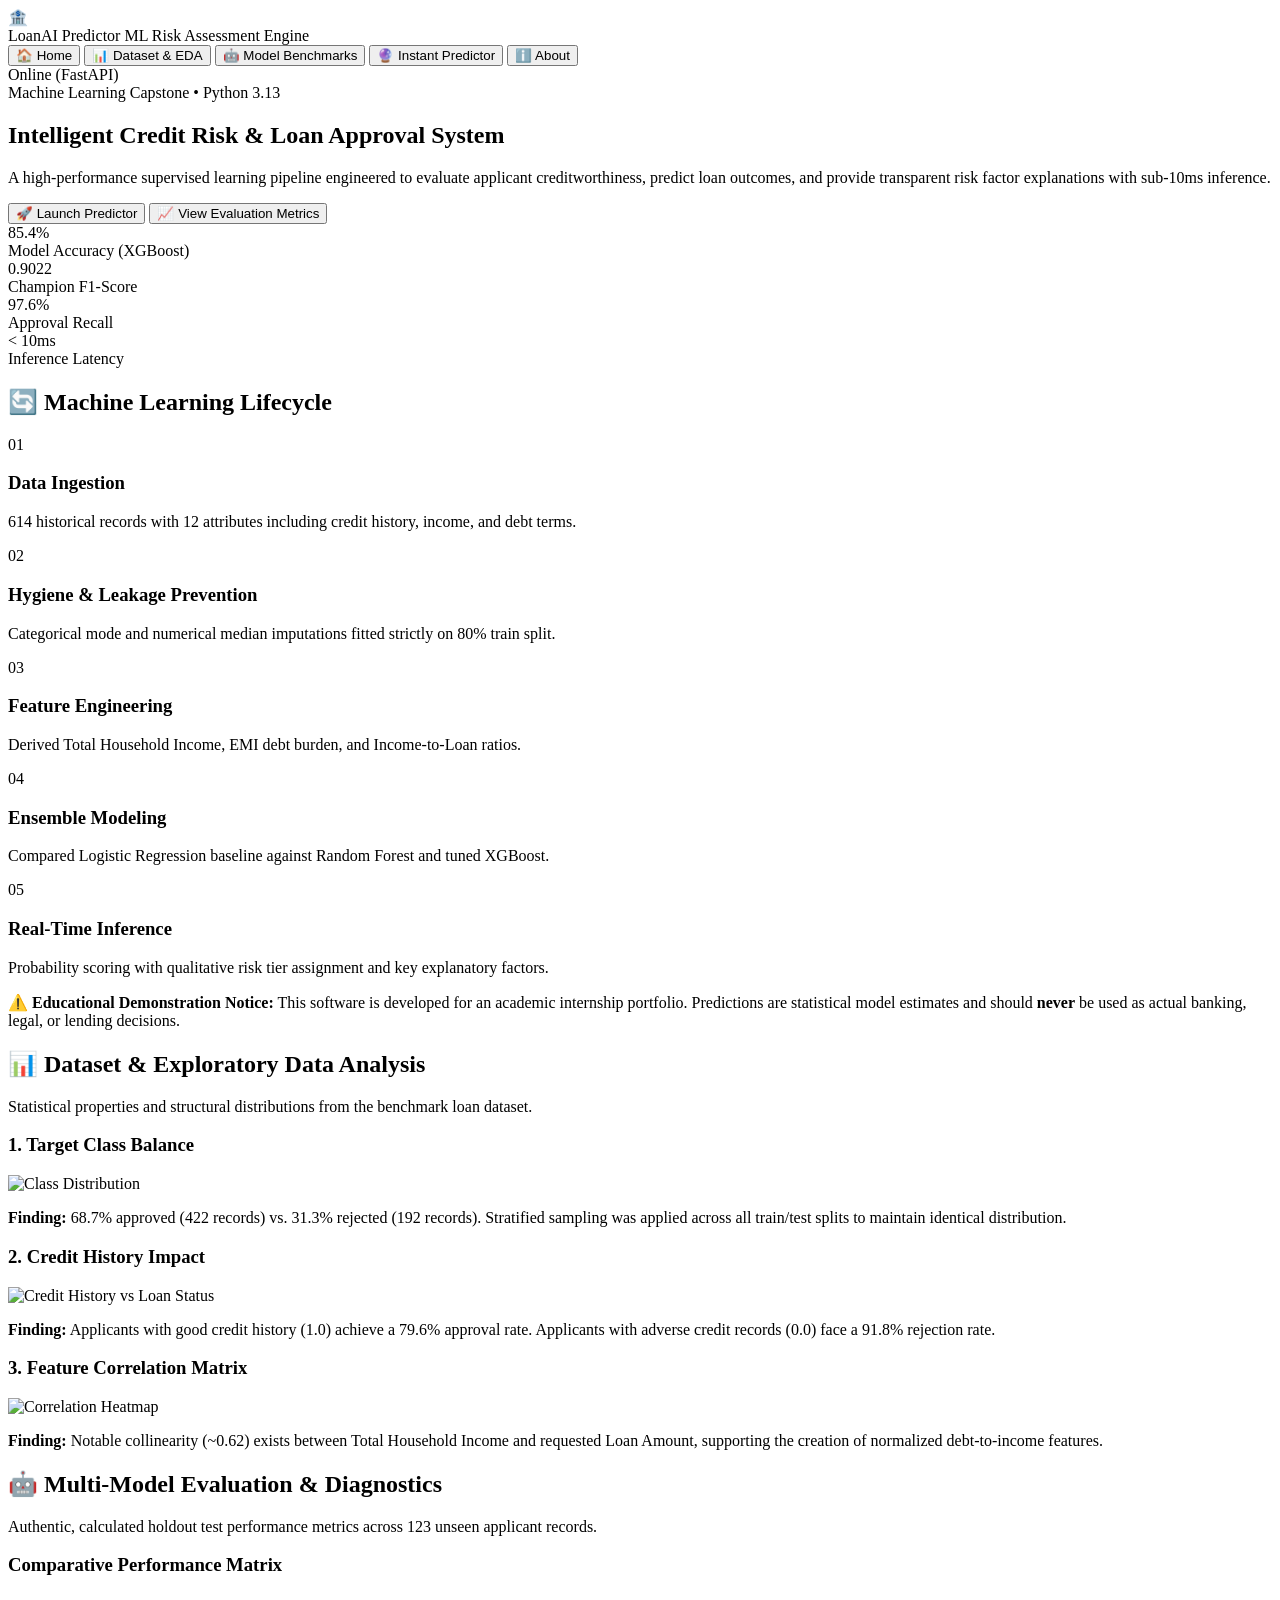
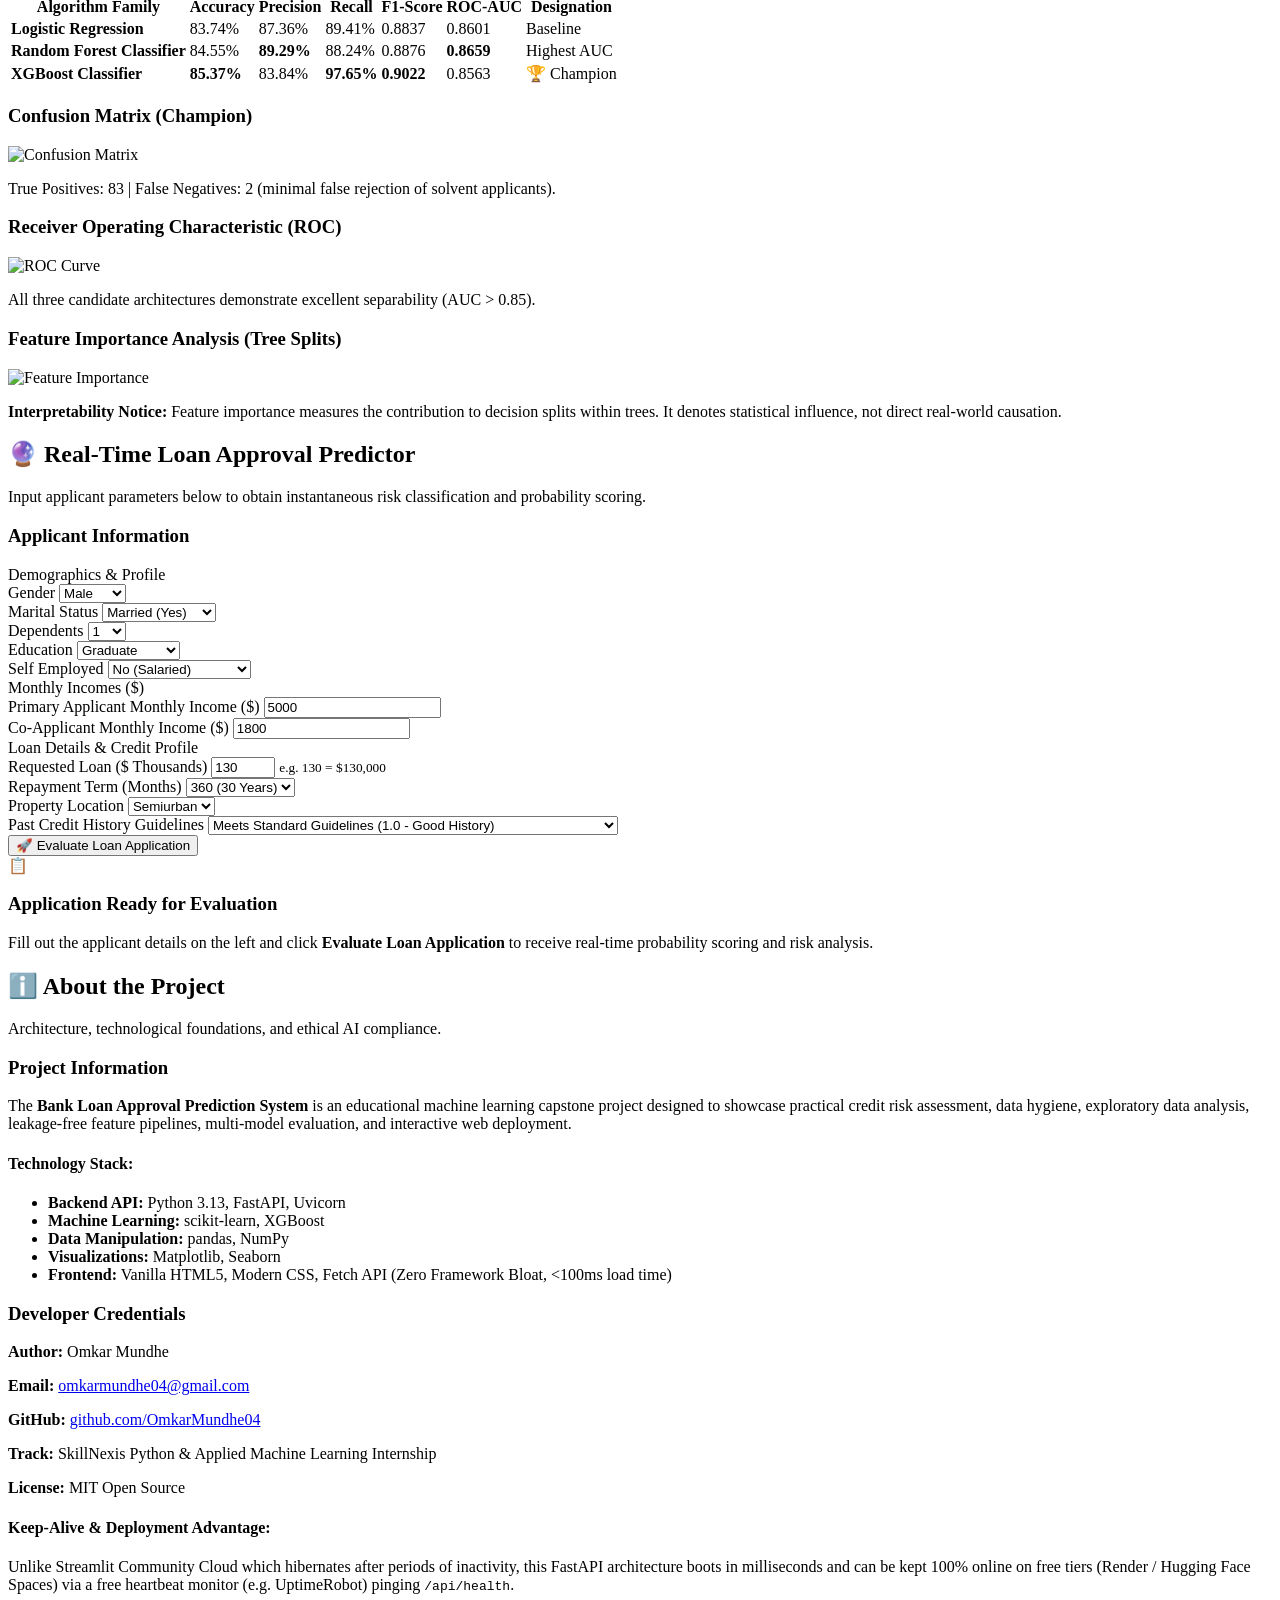
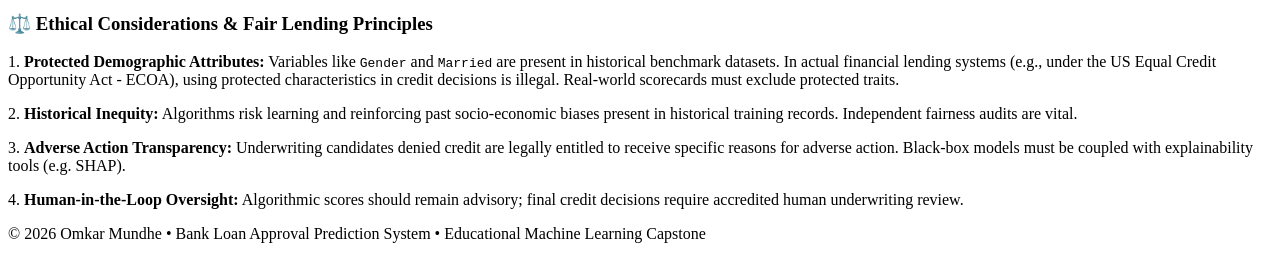
==== weeklyprojectml/templates/index.html @ 2507bd86 "feat: add ultra-fast deployable web server and render config" ====
<!DOCTYPE html>
<html lang="en">
<head>
    <meta charset="UTF-8">
    <meta name="viewport" content="width=device-width, initial-scale=1.0">
    <title>Bank Loan Approval Prediction System | ML Capstone</title>
    <link rel="preconnect" href="https://fonts.googleapis.com">
    <link rel="preconnect" href="https://fonts.gstatic.com" crossorigin>
    <link href="https://fonts.googleapis.com/css2?family=Inter:wght@300;400;500;600;700&display=swap" rel="stylesheet">
    <link rel="stylesheet" href="/static/style.css">
</head>
<body>

    <!-- Top Navigation Bar -->
    <header class="navbar">
        <div class="nav-container">
            <div class="brand">
                <span class="brand-icon">🏦</span>
                <div>
                    <span class="brand-title">LoanAI Predictor</span>
                    <span class="brand-subtitle">ML Risk Assessment Engine</span>
                </div>
            </div>
            <nav class="nav-tabs">
                <button class="nav-btn active" onclick="switchTab('home')">🏠 Home</button>
                <button class="nav-btn" onclick="switchTab('eda')">📊 Dataset & EDA</button>
                <button class="nav-btn" onclick="switchTab('models')">🤖 Model Benchmarks</button>
                <button class="nav-btn highlight" onclick="switchTab('predict')">🔮 Instant Predictor</button>
                <button class="nav-btn" onclick="switchTab('about')">ℹ️ About</button>
            </nav>
            <div class="server-status">
                <span class="status-dot"></span> Online (FastAPI)
            </div>
        </div>
    </header>

    <!-- Main Container -->
    <main class="main-content">

        <!-- TAB 1: HOME -->
        <section id="tab-home" class="tab-pane active">
            <div class="hero-banner">
                <div class="hero-text">
                    <span class="badge">Machine Learning Capstone • Python 3.13</span>
                    <h1>Intelligent Credit Risk & Loan Approval System</h1>
                    <p>A high-performance supervised learning pipeline engineered to evaluate applicant creditworthiness, predict loan outcomes, and provide transparent risk factor explanations with sub-10ms inference.</p>
                    <div class="hero-actions">
                        <button class="btn btn-primary" onclick="switchTab('predict')">🚀 Launch Predictor</button>
                        <button class="btn btn-secondary" onclick="switchTab('models')">📈 View Evaluation Metrics</button>
                    </div>
                </div>
                <div class="hero-stats">
                    <div class="stat-box">
                        <div class="stat-number">85.4%</div>
                        <div class="stat-label">Model Accuracy (XGBoost)</div>
                    </div>
                    <div class="stat-box">
                        <div class="stat-number">0.9022</div>
                        <div class="stat-label">Champion F1-Score</div>
                    </div>
                    <div class="stat-box">
                        <div class="stat-number">97.6%</div>
                        <div class="stat-label">Approval Recall</div>
                    </div>
                    <div class="stat-box">
                        <div class="stat-number">&lt; 10ms</div>
                        <div class="stat-label">Inference Latency</div>
                    </div>
                </div>
            </div>

            <!-- ML Workflow -->
            <div class="card mt-4">
                <h2>🔄 Machine Learning Lifecycle</h2>
                <div class="workflow-steps">
                    <div class="step-card">
                        <div class="step-num">01</div>
                        <h3>Data Ingestion</h3>
                        <p>614 historical records with 12 attributes including credit history, income, and debt terms.</p>
                    </div>
                    <div class="step-card">
                        <div class="step-num">02</div>
                        <h3>Hygiene & Leakage Prevention</h3>
                        <p>Categorical mode and numerical median imputations fitted strictly on 80% train split.</p>
                    </div>
                    <div class="step-card">
                        <div class="step-num">03</div>
                        <h3>Feature Engineering</h3>
                        <p>Derived Total Household Income, EMI debt burden, and Income-to-Loan ratios.</p>
                    </div>
                    <div class="step-card">
                        <div class="step-num">04</div>
                        <h3>Ensemble Modeling</h3>
                        <p>Compared Logistic Regression baseline against Random Forest and tuned XGBoost.</p>
                    </div>
                    <div class="step-card">
                        <div class="step-num">05</div>
                        <h3>Real-Time Inference</h3>
                        <p>Probability scoring with qualitative risk tier assignment and key explanatory factors.</p>
                    </div>
                </div>
            </div>

            <!-- Notice -->
            <div class="alert-box alert-warning mt-4">
                <strong>⚠️ Educational Demonstration Notice:</strong> This software is developed for an academic internship portfolio. Predictions are statistical model estimates and should <strong>never</strong> be used as actual banking, legal, or lending decisions.
            </div>
        </section>

        <!-- TAB 2: DATASET & EDA -->
        <section id="tab-eda" class="tab-pane">
            <div class="section-header">
                <h2>📊 Dataset & Exploratory Data Analysis</h2>
                <p>Statistical properties and structural distributions from the benchmark loan dataset.</p>
            </div>

            <div class="grid-2 mt-4">
                <div class="card">
                    <h3>1. Target Class Balance</h3>
                    <img src="/figures/class_distribution.png" alt="Class Distribution" class="eda-img">
                    <p class="caption mt-2"><strong>Finding:</strong> 68.7% approved (422 records) vs. 31.3% rejected (192 records). Stratified sampling was applied across all train/test splits to maintain identical distribution.</p>
                </div>
                <div class="card">
                    <h3>2. Credit History Impact</h3>
                    <img src="/figures/credit_history_vs_status.png" alt="Credit History vs Loan Status" class="eda-img">
                    <p class="caption mt-2"><strong>Finding:</strong> Applicants with good credit history (1.0) achieve a 79.6% approval rate. Applicants with adverse credit records (0.0) face a 91.8% rejection rate.</p>
                </div>
            </div>

            <div class="card mt-4">
                <h3>3. Feature Correlation Matrix</h3>
                <img src="/figures/correlation_heatmap.png" alt="Correlation Heatmap" class="eda-img max-w-full">
                <p class="caption mt-2"><strong>Finding:</strong> Notable collinearity (~0.62) exists between Total Household Income and requested Loan Amount, supporting the creation of normalized debt-to-income features.</p>
            </div>
        </section>

        <!-- TAB 3: MODEL BENCHMARKS -->
        <section id="tab-models" class="tab-pane">
            <div class="section-header">
                <h2>🤖 Multi-Model Evaluation & Diagnostics</h2>
                <p>Authentic, calculated holdout test performance metrics across 123 unseen applicant records.</p>
            </div>

            <!-- Metrics Table -->
            <div class="card mt-4">
                <h3>Comparative Performance Matrix</h3>
                <div class="table-responsive">
                    <table class="styled-table">
                        <thead>
                            <tr>
                                <th>Algorithm Family</th>
                                <th>Accuracy</th>
                                <th>Precision</th>
                                <th>Recall</th>
                                <th>F1-Score</th>
                                <th>ROC-AUC</th>
                                <th>Designation</th>
                            </tr>
                        </thead>
                        <tbody>
                            <tr>
                                <td><strong>Logistic Regression</strong></td>
                                <td>83.74%</td>
                                <td>87.36%</td>
                                <td>89.41%</td>
                                <td>0.8837</td>
                                <td>0.8601</td>
                                <td><span class="tag tag-gray">Baseline</span></td>
                            </tr>
                            <tr>
                                <td><strong>Random Forest Classifier</strong></td>
                                <td>84.55%</td>
                                <td><strong>89.29%</strong></td>
                                <td>88.24%</td>
                                <td>0.8876</td>
                                <td><strong>0.8659</strong></td>
                                <td><span class="tag tag-blue">Highest AUC</span></td>
                            </tr>
                            <tr class="highlight-row">
                                <td><strong>XGBoost Classifier</strong></td>
                                <td><strong>85.37%</strong></td>
                                <td>83.84%</td>
                                <td><strong>97.65%</strong></td>
                                <td><strong>0.9022</strong></td>
                                <td>0.8563</td>
                                <td><span class="tag tag-green">🏆 Champion</span></td>
                            </tr>
                        </tbody>
                    </table>
                </div>
            </div>

            <div class="grid-2 mt-4">
                <div class="card">
                    <h3>Confusion Matrix (Champion)</h3>
                    <img src="/figures/confusion_matrix.png" alt="Confusion Matrix" class="eda-img">
                    <p class="caption mt-2">True Positives: 83 | False Negatives: 2 (minimal false rejection of solvent applicants).</p>
                </div>
                <div class="card">
                    <h3>Receiver Operating Characteristic (ROC)</h3>
                    <img src="/figures/roc_curve.png" alt="ROC Curve" class="eda-img">
                    <p class="caption mt-2">All three candidate architectures demonstrate excellent separability (AUC > 0.85).</p>
                </div>
            </div>

            <div class="card mt-4">
                <h3>Feature Importance Analysis (Tree Splits)</h3>
                <img src="/figures/feature_importance.png" alt="Feature Importance" class="eda-img">
                <p class="caption mt-2"><strong>Interpretability Notice:</strong> Feature importance measures the contribution to decision splits within trees. It denotes statistical influence, not direct real-world causation.</p>
            </div>
        </section>

        <!-- TAB 4: INSTANT PREDICTOR -->
        <section id="tab-predict" class="tab-pane">
            <div class="section-header">
                <h2>🔮 Real-Time Loan Approval Predictor</h2>
                <p>Input applicant parameters below to obtain instantaneous risk classification and probability scoring.</p>
            </div>

            <div class="grid-predictor mt-4">
                <!-- Prediction Form -->
                <div class="card">
                    <h3>Applicant Information</h3>
                    <form id="loanForm" onsubmit="handlePrediction(event)">
                        
                        <div class="form-section-title">Demographics & Profile</div>
                        <div class="grid-3">
                            <div class="form-group">
                                <label for="Gender">Gender</label>
                                <select id="Gender" name="Gender">
                                    <option value="Male" selected>Male</option>
                                    <option value="Female">Female</option>
                                </select>
                            </div>
                            <div class="form-group">
                                <label for="Married">Marital Status</label>
                                <select id="Married" name="Married">
                                    <option value="Yes" selected>Married (Yes)</option>
                                    <option value="No">Unmarried (No)</option>
                                </select>
                            </div>
                            <div class="form-group">
                                <label for="Dependents">Dependents</label>
                                <select id="Dependents" name="Dependents">
                                    <option value="0">0</option>
                                    <option value="1" selected>1</option>
                                    <option value="2">2</option>
                                    <option value="3+">3+</option>
                                </select>
                            </div>
                        </div>

                        <div class="grid-2">
                            <div class="form-group">
                                <label for="Education">Education</label>
                                <select id="Education" name="Education">
                                    <option value="Graduate" selected>Graduate</option>
                                    <option value="Not Graduate">Not Graduate</option>
                                </select>
                            </div>
                            <div class="form-group">
                                <label for="Self_Employed">Self Employed</label>
                                <select id="Self_Employed" name="Self_Employed">
                                    <option value="No" selected>No (Salaried)</option>
                                    <option value="Yes">Yes (Self-Employed)</option>
                                </select>
                            </div>
                        </div>

                        <div class="form-section-title mt-3">Monthly Incomes ($)</div>
                        <div class="grid-2">
                            <div class="form-group">
                                <label for="ApplicantIncome">Primary Applicant Monthly Income ($)</label>
                                <input type="number" id="ApplicantIncome" name="ApplicantIncome" value="5000" min="0" step="250" required>
                            </div>
                            <div class="form-group">
                                <label for="CoapplicantIncome">Co-Applicant Monthly Income ($)</label>
                                <input type="number" id="CoapplicantIncome" name="CoapplicantIncome" value="1800" min="0" step="250" required>
                            </div>
                        </div>

                        <div class="form-section-title mt-3">Loan Details & Credit Profile</div>
                        <div class="grid-3">
                            <div class="form-group">
                                <label for="LoanAmount">Requested Loan ($ Thousands)</label>
                                <input type="number" id="LoanAmount" name="LoanAmount" value="130" min="5" max="1000" step="5" required>
                                <small class="form-hint">e.g. 130 = $130,000</small>
                            </div>
                            <div class="form-group">
                                <label for="Loan_Amount_Term">Repayment Term (Months)</label>
                                <select id="Loan_Amount_Term" name="Loan_Amount_Term">
                                    <option value="120">120 (10 Years)</option>
                                    <option value="180">180 (15 Years)</option>
                                    <option value="240">240 (20 Years)</option>
                                    <option value="300">300 (25 Years)</option>
                                    <option value="360" selected>360 (30 Years)</option>
                                    <option value="480">480 (40 Years)</option>
                                </select>
                            </div>
                            <div class="form-group">
                                <label for="Property_Area">Property Location</label>
                                <select id="Property_Area" name="Property_Area">
                                    <option value="Semiurban" selected>Semiurban</option>
                                    <option value="Urban">Urban</option>
                                    <option value="Rural">Rural</option>
                                </select>
                            </div>
                        </div>

                        <div class="form-group mt-2">
                            <label for="Credit_History">Past Credit History Guidelines</label>
                            <select id="Credit_History" name="Credit_History">
                                <option value="1.0" selected>Meets Standard Guidelines (1.0 - Good History)</option>
                                <option value="0.0">Does NOT Meet Guidelines / Adverse Defaults (0.0 - Bad History)</option>
                            </select>
                        </div>

                        <div class="form-actions mt-4">
                            <button type="submit" class="btn btn-primary w-full" id="submitBtn">
                                🚀 Evaluate Loan Application
                            </button>
                        </div>
                    </form>
                </div>

                <!-- Result Display Card -->
                <div class="card result-card" id="resultContainer">
                    <div id="resultPlaceholder" class="placeholder-state">
                        <div class="placeholder-icon">📋</div>
                        <h3>Application Ready for Evaluation</h3>
                        <p>Fill out the applicant details on the left and click <strong>Evaluate Loan Application</strong> to receive real-time probability scoring and risk analysis.</p>
                    </div>

                    <div id="resultContent" style="display: none;">
                        <div id="decisionBanner" class="decision-box">
                            <h2 id="decisionTitle">Outcome</h2>
                            <p id="decisionSubtitle">Description</p>
                            <div class="risk-badge" id="riskBadge">Risk Tier</div>
                        </div>

                        <div class="probability-meters mt-4">
                            <div class="prob-row">
                                <div class="prob-label">
                                    <span>Approval Likelihood</span>
                                    <strong id="approvalProbText">0%</strong>
                                </div>
                                <div class="progress-bar-bg">
                                    <div class="progress-bar-fill fill-green" id="approvalProbBar" style="width: 0%;"></div>
                                </div>
                            </div>
                            <div class="prob-row mt-2">
                                <div class="prob-label">
                                    <span>Rejection Likelihood</span>
                                    <strong id="rejectionProbText">0%</strong>
                                </div>
                                <div class="progress-bar-bg">
                                    <div class="progress-bar-fill fill-red" id="rejectionProbBar" style="width: 0%;"></div>
                                </div>
                            </div>
                        </div>

                        <div class="mt-4">
                            <h4>Primary Risk & Explanatory Factors:</h4>
                            <ul id="factorsList" class="factors-list"></ul>
                        </div>

                        <div class="alert-box alert-warning mt-4">
                            <small id="disclaimerText">Educational Machine Learning prediction. This prediction should NOT be treated as an actual banking or financial lending decision.</small>
                        </div>
                    </div>
                </div>
            </div>
        </section>

        <!-- TAB 5: ABOUT -->
        <section id="tab-about" class="tab-pane">
            <div class="section-header">
                <h2>ℹ️ About the Project</h2>
                <p>Architecture, technological foundations, and ethical AI compliance.</p>
            </div>

            <div class="grid-2 mt-4">
                <div class="card">
                    <h3>Project Information</h3>
                    <p>The <strong>Bank Loan Approval Prediction System</strong> is an educational machine learning capstone project designed to showcase practical credit risk assessment, data hygiene, exploratory data analysis, leakage-free feature pipelines, multi-model evaluation, and interactive web deployment.</p>
                    
                    <h4 class="mt-3">Technology Stack:</h4>
                    <ul class="tech-list">
                        <li><strong>Backend API:</strong> Python 3.13, FastAPI, Uvicorn</li>
                        <li><strong>Machine Learning:</strong> scikit-learn, XGBoost</li>
                        <li><strong>Data Manipulation:</strong> pandas, NumPy</li>
                        <li><strong>Visualizations:</strong> Matplotlib, Seaborn</li>
                        <li><strong>Frontend:</strong> Vanilla HTML5, Modern CSS, Fetch API (Zero Framework Bloat, <100ms load time)</li>
                    </ul>
                </div>
                <div class="card">
                    <h3>Developer Credentials</h3>
                    <p><strong>Author:</strong> Omkar Mundhe</p>
                    <p><strong>Email:</strong> <a href="mailto:omkarmundhe04@gmail.com">omkarmundhe04@gmail.com</a></p>
                    <p><strong>GitHub:</strong> <a href="https://github.com/OmkarMundhe04" target="_blank">github.com/OmkarMundhe04</a></p>
                    <p><strong>Track:</strong> SkillNexis Python & Applied Machine Learning Internship</p>
                    <p><strong>License:</strong> MIT Open Source</p>

                    <h4 class="mt-3">Keep-Alive & Deployment Advantage:</h4>
                    <p class="caption">Unlike Streamlit Community Cloud which hibernates after periods of inactivity, this FastAPI architecture boots in milliseconds and can be kept 100% online on free tiers (Render / Hugging Face Spaces) via a free heartbeat monitor (e.g. UptimeRobot) pinging <code>/api/health</code>.</p>
                </div>
            </div>

            <div class="card mt-4">
                <h3>⚖️ Ethical Considerations & Fair Lending Principles</h3>
                <p>1. <strong>Protected Demographic Attributes:</strong> Variables like <code>Gender</code> and <code>Married</code> are present in historical benchmark datasets. In actual financial lending systems (e.g., under the US Equal Credit Opportunity Act - ECOA), using protected characteristics in credit decisions is illegal. Real-world scorecards must exclude protected traits.</p>
                <p>2. <strong>Historical Inequity:</strong> Algorithms risk learning and reinforcing past socio-economic biases present in historical training records. Independent fairness audits are vital.</p>
                <p>3. <strong>Adverse Action Transparency:</strong> Underwriting candidates denied credit are legally entitled to receive specific reasons for adverse action. Black-box models must be coupled with explainability tools (e.g. SHAP).</p>
                <p>4. <strong>Human-in-the-Loop Oversight:</strong> Algorithmic scores should remain advisory; final credit decisions require accredited human underwriting review.</p>
            </div>
        </section>

    </main>

    <!-- Footer -->
    <footer class="footer">
        <p>© 2026 Omkar Mundhe • Bank Loan Approval Prediction System • Educational Machine Learning Capstone</p>
    </footer>

    <script src="/static/script.js"></script>
</body>
</html>
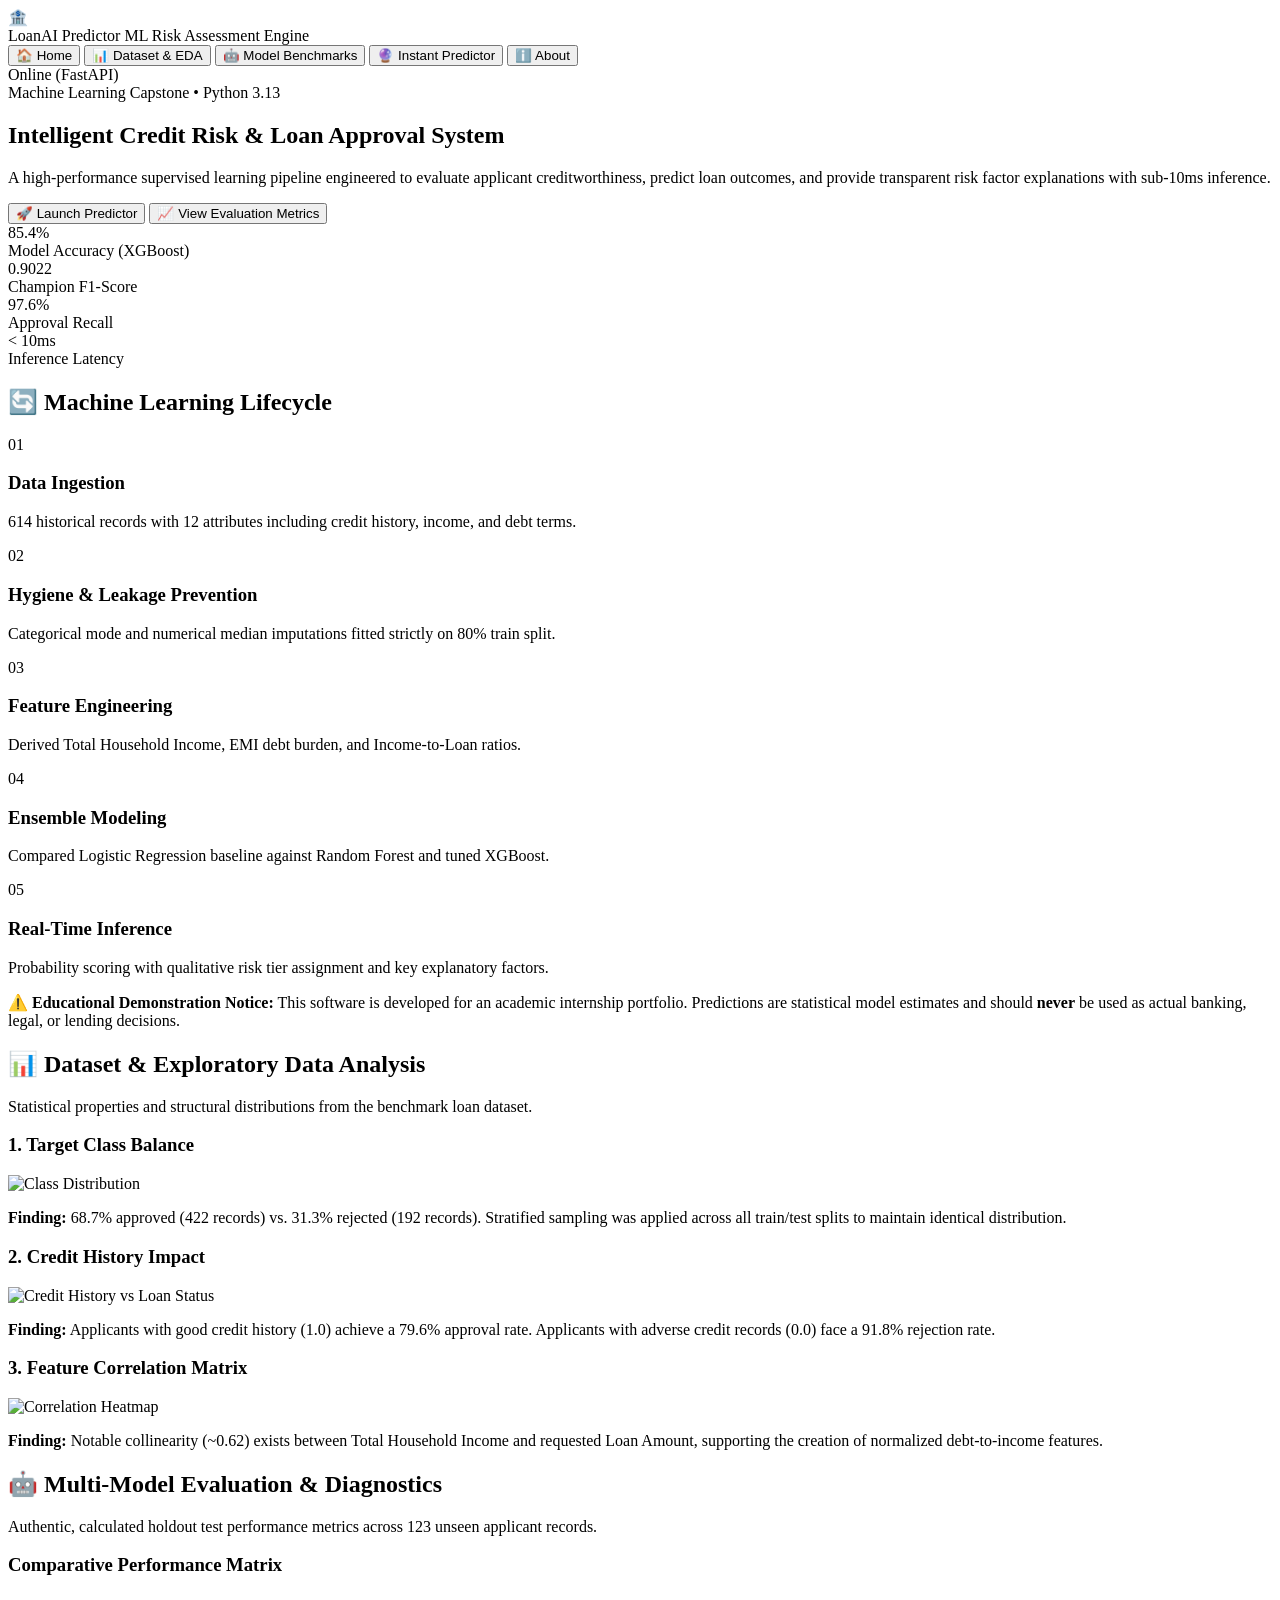
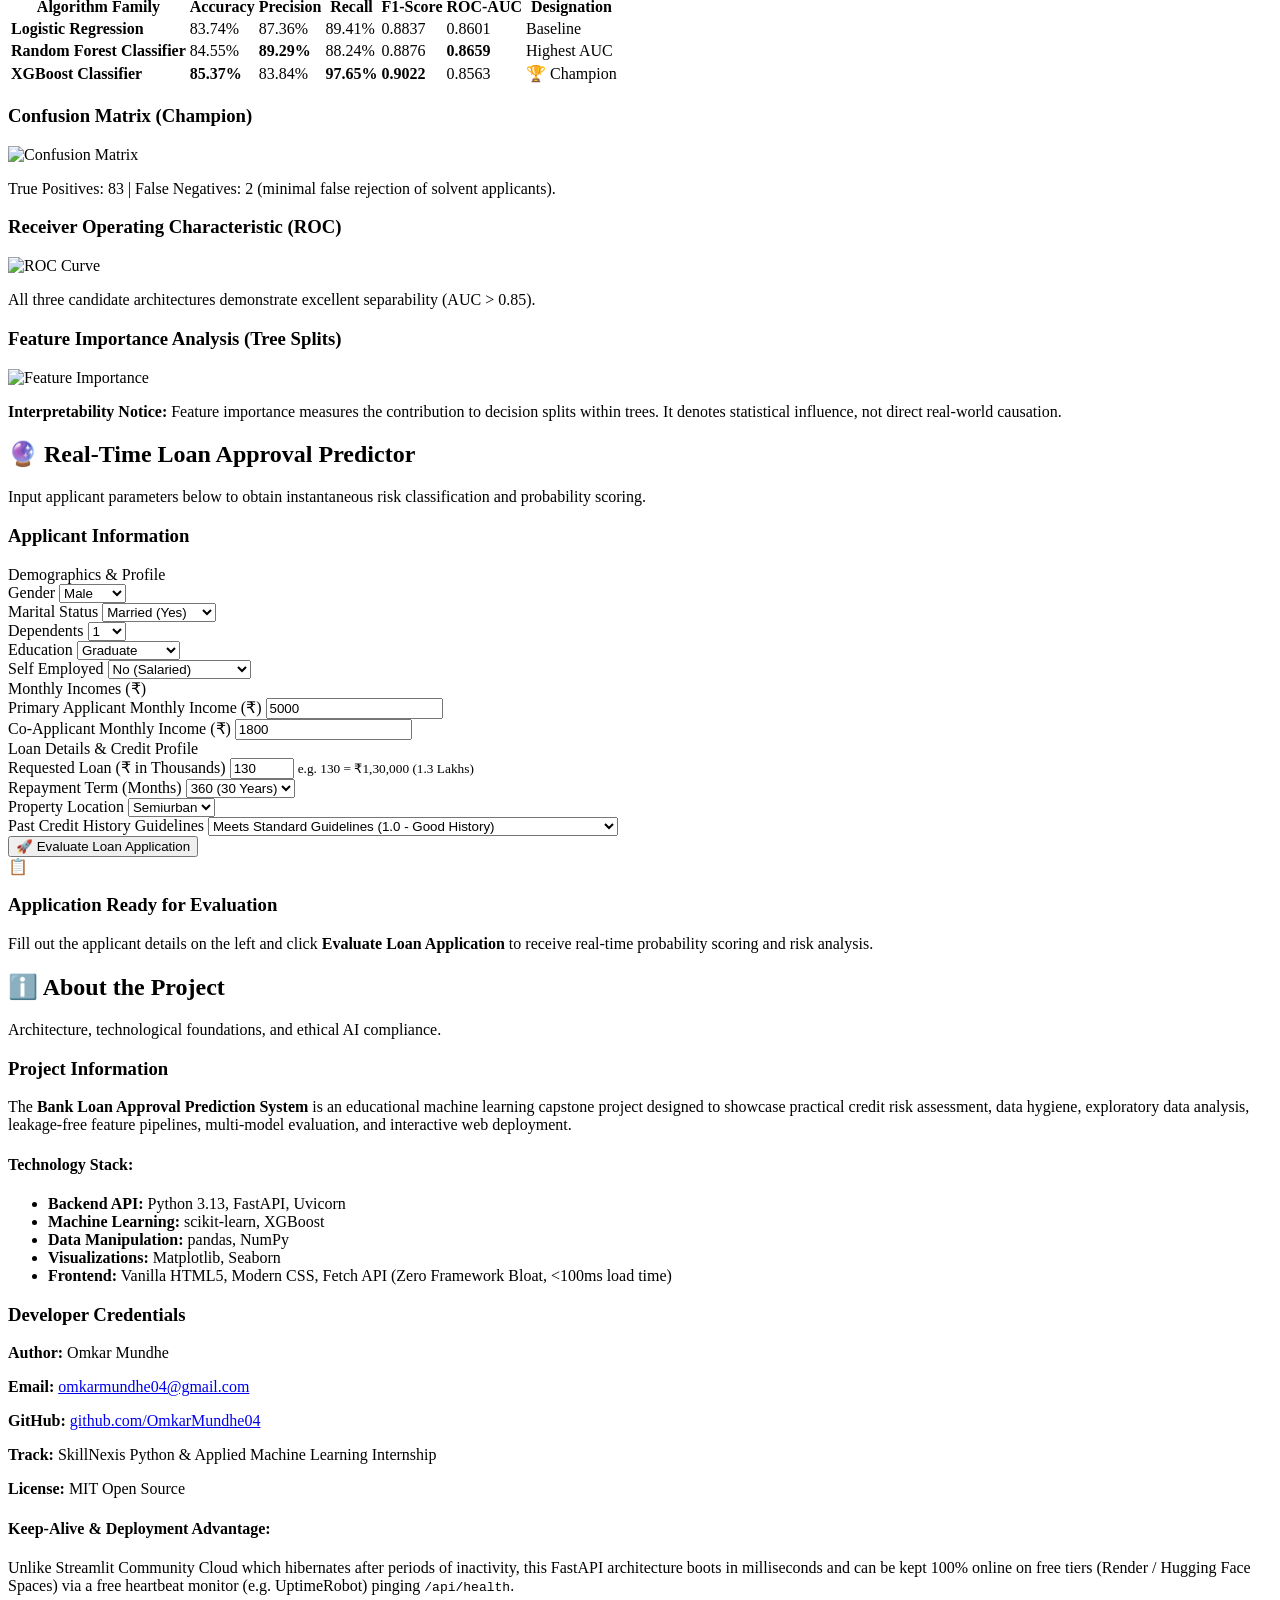
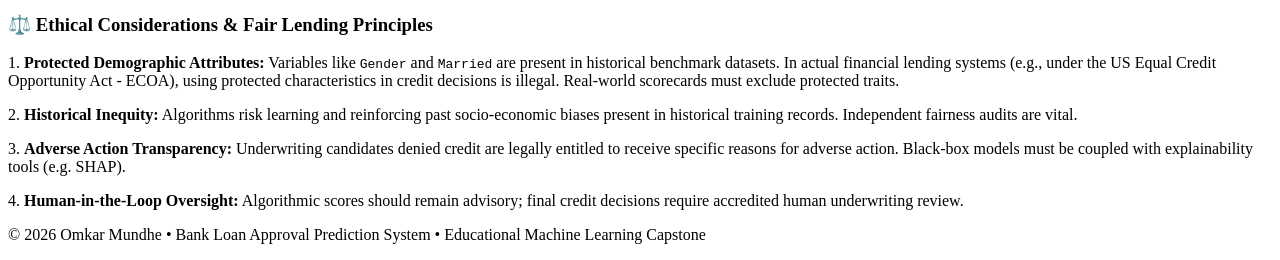
==== commit 4b8b5a25: "feat: update all currency representations from dollars to Indian Rupees (INR / ₹)" ====
--- a/weeklyprojectml/templates/index.html
+++ b/weeklyprojectml/templates/index.html
@@ -267,14 +267,14 @@
                             </div>
                         </div>
 
-                        <div class="form-section-title mt-3">Monthly Incomes ($)</div>
+                        <div class="form-section-title mt-3">Monthly Incomes (₹)</div>
                         <div class="grid-2">
                             <div class="form-group">
-                                <label for="ApplicantIncome">Primary Applicant Monthly Income ($)</label>
+                                <label for="ApplicantIncome">Primary Applicant Monthly Income (₹)</label>
                                 <input type="number" id="ApplicantIncome" name="ApplicantIncome" value="5000" min="0" step="250" required>
                             </div>
                             <div class="form-group">
-                                <label for="CoapplicantIncome">Co-Applicant Monthly Income ($)</label>
+                                <label for="CoapplicantIncome">Co-Applicant Monthly Income (₹)</label>
                                 <input type="number" id="CoapplicantIncome" name="CoapplicantIncome" value="1800" min="0" step="250" required>
                             </div>
                         </div>
@@ -282,9 +282,9 @@
                         <div class="form-section-title mt-3">Loan Details & Credit Profile</div>
                         <div class="grid-3">
                             <div class="form-group">
-                                <label for="LoanAmount">Requested Loan ($ Thousands)</label>
+                                <label for="LoanAmount">Requested Loan (₹ in Thousands)</label>
                                 <input type="number" id="LoanAmount" name="LoanAmount" value="130" min="5" max="1000" step="5" required>
-                                <small class="form-hint">e.g. 130 = $130,000</small>
+                                <small class="form-hint">e.g. 130 = ₹1,30,000 (1.3 Lakhs)</small>
                             </div>
                             <div class="form-group">
                                 <label for="Loan_Amount_Term">Repayment Term (Months)</label>
